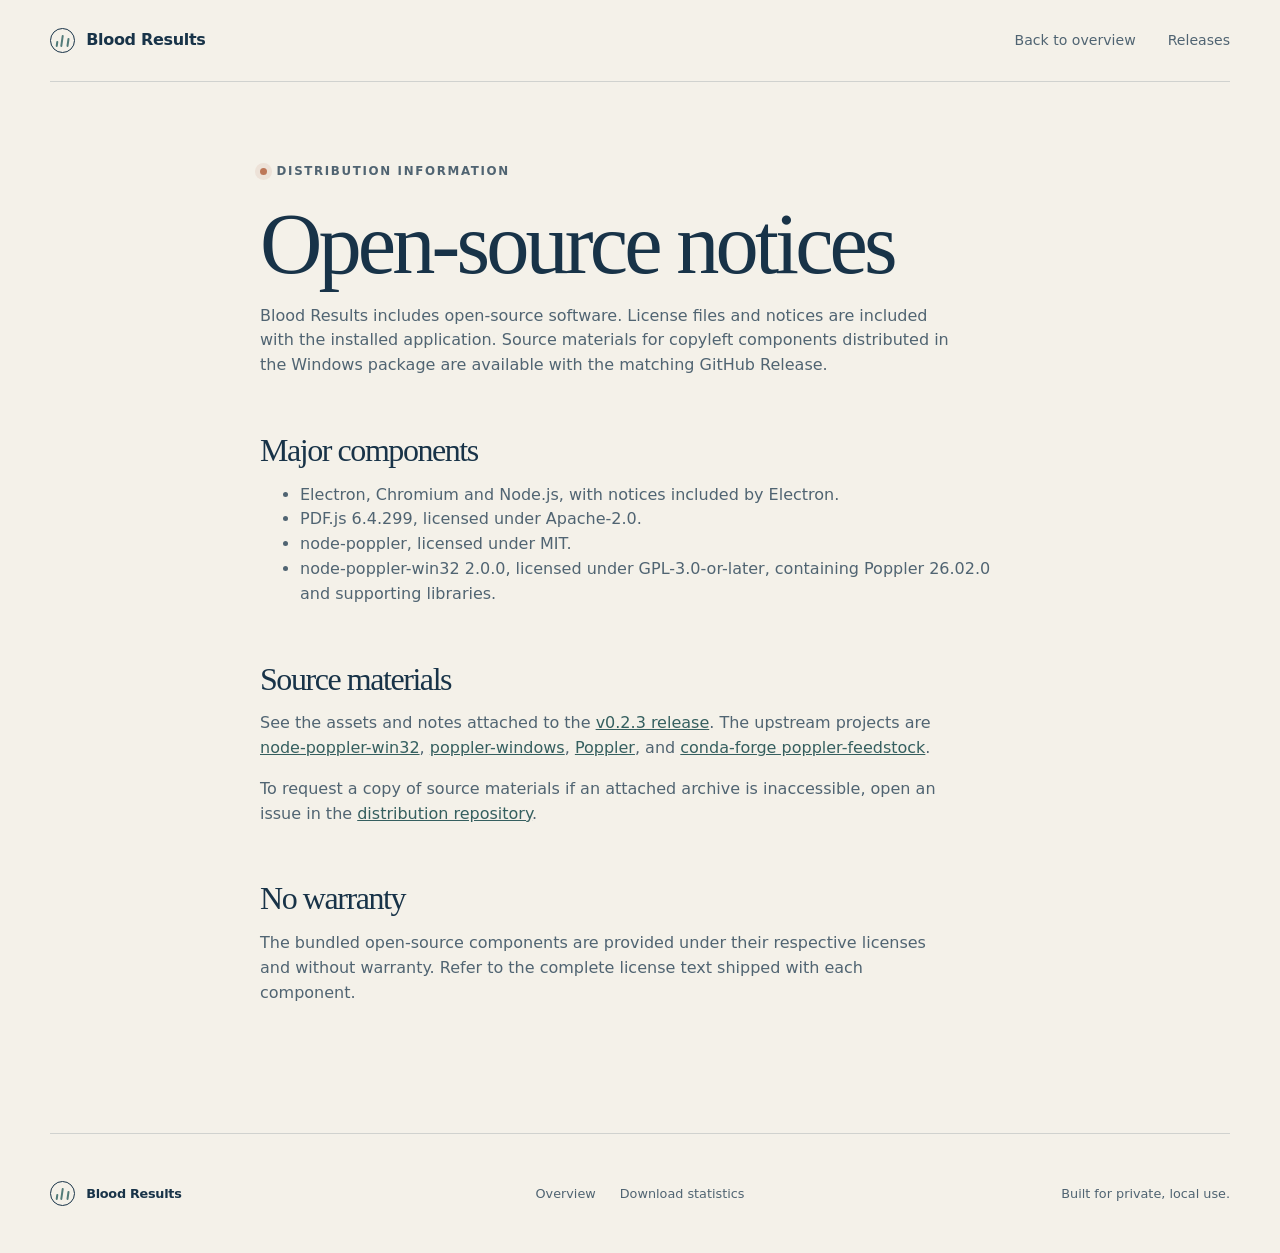
==== notices.html @ 78cad0d5 "Publish Blood Results download site" ====
<!doctype html>
<html lang="en">
  <head>
    <meta charset="utf-8">
    <meta name="viewport" content="width=device-width, initial-scale=1">
    <meta name="theme-color" content="#f4f1e9">
    <title>Open-source notices — Blood Results</title>
    <link rel="stylesheet" href="styles.css">
  </head>
  <body>
    <a class="skip-link" href="#main">Skip to content</a>
    <header class="site-header">
      <a class="brand" href="./"><span class="brand-mark" aria-hidden="true"><i></i><i></i><i></i></span><span>Blood Results</span></a>
      <nav aria-label="Page navigation"><a href="./">Back to overview</a><a href="https://github.com/Shlomas/blood-results-download/releases">Releases</a></nav>
    </header>
    <main class="simple-main prose" id="main">
      <p class="eyebrow"><span></span> Distribution information</p>
      <h1>Open-source notices</h1>
      <p>Blood Results includes open-source software. License files and notices are included with the installed application. Source materials for copyleft components distributed in the Windows package are available with the matching GitHub Release.</p>
      <h2>Major components</h2>
      <ul>
        <li>Electron, Chromium and Node.js, with notices included by Electron.</li>
        <li>PDF.js 6.4.299, licensed under Apache-2.0.</li>
        <li>node-poppler, licensed under MIT.</li>
        <li>node-poppler-win32 2.0.0, licensed under GPL-3.0-or-later, containing Poppler 26.02.0 and supporting libraries.</li>
      </ul>
      <h2>Source materials</h2>
      <p>See the assets and notes attached to the <a href="https://github.com/Shlomas/blood-results-download/releases/tag/v0.2.3">v0.2.3 release</a>. The upstream projects are <a href="https://github.com/Fdawgs/node-poppler-win32/tree/v2.0.0">node-poppler-win32</a>, <a href="https://github.com/oschwartz10612/poppler-windows/tree/v26.02.0-0">poppler-windows</a>, <a href="https://poppler.freedesktop.org/releases.html">Poppler</a>, and <a href="https://github.com/conda-forge/poppler-feedstock">conda-forge poppler-feedstock</a>.</p>
      <p>To request a copy of source materials if an attached archive is inaccessible, open an issue in the <a href="https://github.com/Shlomas/blood-results-download/issues">distribution repository</a>.</p>
      <h2>No warranty</h2>
      <p>The bundled open-source components are provided under their respective licenses and without warranty. Refer to the complete license text shipped with each component.</p>
    </main>
    <footer><a class="brand footer-brand" href="./"><span class="brand-mark" aria-hidden="true"><i></i><i></i><i></i></span><span>Blood Results</span></a><div class="footer-links"><a href="./">Overview</a><a href="stats.html">Download statistics</a></div><p>Built for private, local use.</p></footer>
  </body>
</html>
---- styles.css ----
:root {
  --paper: #f4f1e9;
  --paper-deep: #e9e4d8;
  --ink: #183348;
  --ink-soft: #506472;
  --teal: #527b79;
  --teal-dark: #355f5f;
  --line: rgba(24, 51, 72, 0.16);
  --white: #fffdf8;
  --accent: #bd7758;
  --shadow: 0 22px 60px rgba(31, 54, 65, 0.1);
}

* { box-sizing: border-box; }
html { scroll-behavior: smooth; }
body {
  margin: 0;
  color: var(--ink);
  background: var(--paper);
  font-family: Inter, ui-sans-serif, system-ui, -apple-system, BlinkMacSystemFont, "Segoe UI", sans-serif;
  line-height: 1.55;
  -webkit-font-smoothing: antialiased;
}
a { color: inherit; }
img { display: block; max-width: 100%; }
button, a { -webkit-tap-highlight-color: transparent; }

.skip-link {
  position: fixed;
  left: 1rem;
  top: -5rem;
  z-index: 20;
  padding: .65rem 1rem;
  background: var(--ink);
  color: white;
  border-radius: .4rem;
}
.skip-link:focus { top: 1rem; }

.site-header, footer {
  width: min(1180px, calc(100% - 48px));
  margin: 0 auto;
}
.site-header {
  min-height: 82px;
  display: flex;
  align-items: center;
  justify-content: space-between;
  border-bottom: 1px solid var(--line);
}
.brand {
  display: inline-flex;
  align-items: center;
  gap: .7rem;
  color: var(--ink);
  text-decoration: none;
  font-weight: 750;
  letter-spacing: -.02em;
}
.brand-mark {
  position: relative;
  display: inline-flex;
  align-items: end;
  gap: 3px;
  width: 25px;
  height: 25px;
  padding: 5px;
  border: 1px solid var(--ink);
  border-radius: 50%;
}
.brand-mark i { display: block; width: 3px; background: var(--teal); border-radius: 2px; transform: rotate(8deg); }
.brand-mark i:nth-child(1) { height: 6px; }
.brand-mark i:nth-child(2) { height: 12px; }
.brand-mark i:nth-child(3) { height: 9px; }
nav { display: flex; gap: 2rem; font-size: .88rem; }
nav a, .footer-links a { color: var(--ink-soft); text-decoration: none; }
nav a:hover, .footer-links a:hover { color: var(--ink); }

.hero {
  width: min(1280px, 100%);
  min-height: 690px;
  margin: 0 auto;
  display: grid;
  grid-template-columns: minmax(380px, .9fr) minmax(560px, 1.25fr);
  align-items: center;
  overflow: hidden;
}
.hero-copy { padding: 5.5rem 0 5.5rem max(48px, calc((100vw - 1180px) / 2)); z-index: 1; }
.eyebrow, .kicker {
  margin: 0 0 1.2rem;
  color: var(--teal-dark);
  font-size: .74rem;
  font-weight: 800;
  letter-spacing: .14em;
  text-transform: uppercase;
}
.eyebrow { display: flex; align-items: center; gap: .6rem; }
.eyebrow span { width: 7px; height: 7px; background: var(--accent); border-radius: 50%; box-shadow: 0 0 0 5px rgba(189, 119, 88, .12); }
h1, h2 { font-family: Georgia, "Times New Roman", serif; font-weight: 400; letter-spacing: -.045em; line-height: 1.02; }
h1 { margin: 0; font-size: clamp(3.5rem, 6vw, 6rem); }
h1 em { color: var(--teal); font-weight: 400; }
.hero-intro { max-width: 600px; margin: 1.7rem 0 2rem; color: var(--ink-soft); font-size: 1.08rem; }
.hero-actions { display: flex; flex-wrap: wrap; align-items: center; gap: .85rem; }
.button {
  min-height: 50px;
  display: inline-flex;
  align-items: center;
  justify-content: center;
  gap: .6rem;
  padding: .8rem 1.2rem;
  border: 1px solid transparent;
  border-radius: .45rem;
  text-decoration: none;
  font-size: .9rem;
  font-weight: 750;
  transition: transform .16s ease, background .16s ease, border-color .16s ease;
}
.button:hover { transform: translateY(-1px); }
.button.primary { background: var(--ink); color: white; box-shadow: 0 10px 30px rgba(24, 51, 72, .16); }
.button.primary:hover { background: #24475e; }
.button.quiet { border-color: var(--line); background: rgba(255,255,255,.28); }
.button.quiet:hover { background: var(--white); }
.button svg { width: 18px; fill: none; stroke: currentColor; stroke-width: 1.8; stroke-linecap: round; stroke-linejoin: round; }
.button.full { width: 100%; }
.download-meta { display: flex; flex-wrap: wrap; gap: .45rem 1.2rem; margin: 1.15rem 0 0; color: var(--ink-soft); font-size: .75rem; }
.download-meta span { position: relative; }
.download-meta span + span::before { content: ""; position: absolute; width: 3px; height: 3px; top: .55rem; left: -.7rem; border-radius: 50%; background: var(--accent); }
.hero-art { margin: 0; align-self: stretch; display: flex; align-items: center; }
.hero-art img { width: 110%; max-width: none; transform: translateX(-2%); mix-blend-mode: multiply; }

.trust-bar {
  width: min(1180px, calc(100% - 48px));
  margin: 0 auto;
  padding: 2rem 0;
  display: grid;
  grid-template-columns: repeat(3, 1fr);
  border-top: 1px solid var(--line);
  border-bottom: 1px solid var(--line);
}
.trust-bar > div { display: grid; grid-template-columns: auto 1fr; column-gap: 1rem; padding: .55rem 2rem; border-right: 1px solid var(--line); }
.trust-bar > div:first-child { padding-left: 0; }
.trust-bar > div:last-child { border-right: 0; }
.trust-number { grid-row: span 2; color: var(--accent); font-family: Georgia, serif; font-style: italic; }
.trust-bar strong { font-size: .93rem; }
.trust-bar p { margin: .15rem 0 0; color: var(--ink-soft); font-size: .82rem; }

.section { width: min(1080px, calc(100% - 48px)); margin: 0 auto; padding: 7.5rem 0; }
.section-heading { max-width: 650px; margin-bottom: 3.5rem; }
.section-heading.compact { max-width: 720px; }
h2 { margin: 0; font-size: clamp(2.6rem, 5vw, 4.8rem); }
.section-heading > p:last-child, .privacy-card > div > p { color: var(--ink-soft); }
.section-heading > p:last-child { max-width: 590px; margin: 1.1rem 0 0; font-size: 1.02rem; }
.steps { margin: 0; padding: 0; display: grid; grid-template-columns: repeat(3, 1fr); list-style: none; border-top: 1px solid var(--line); }
.steps li { padding: 2rem 2rem 1rem 0; display: grid; grid-template-columns: auto 1fr; gap: 1.2rem; }
.steps li + li { padding-left: 2rem; border-left: 1px solid var(--line); }
.steps > li > span { width: 34px; height: 34px; display: grid; place-items: center; border: 1px solid var(--teal); border-radius: 50%; color: var(--teal-dark); font-family: Georgia, serif; }
h3 { margin: .15rem 0 .5rem; font-size: 1.05rem; }
.steps p { margin: 0; color: var(--ink-soft); font-size: .9rem; }

.privacy { width: 100%; max-width: none; padding: 1.5rem 48px 7.5rem; }
.privacy-card {
  width: min(1180px, 100%);
  margin: 0 auto;
  padding: 5rem clamp(2rem, 7vw, 7rem);
  display: grid;
  grid-template-columns: .72fr 1.28fr;
  align-items: center;
  gap: 5rem;
  background: var(--ink);
  color: var(--white);
  border-radius: 1rem;
  box-shadow: var(--shadow);
}
.privacy-card .kicker { color: #a7ceca; }
.privacy-card h2 { max-width: 650px; }
.privacy-card > div > p { color: #c8d2d7; }
.check-list { margin: 1.5rem 0; padding: 0; display: grid; gap: .75rem; list-style: none; }
.check-list li { position: relative; padding-left: 1.65rem; }
.check-list li::before { content: "✓"; position: absolute; left: 0; color: #a7ceca; font-weight: 800; }
.privacy-card .fine-print { max-width: 650px; margin-bottom: 0; font-size: .8rem; }
.lock-visual { position: relative; width: min(260px, 100%); aspect-ratio: 1; margin: 0 auto; }
.lock-visual::before, .lock-visual::after { content: ""; position: absolute; border: 1px solid rgba(255,255,255,.12); border-radius: 50%; inset: 0; }
.lock-visual::after { inset: 14%; }
.lock-loop { position: absolute; z-index: 2; width: 39%; height: 34%; left: 30.5%; top: 23%; border: 9px solid #a7ceca; border-bottom: 0; border-radius: 50px 50px 0 0; }
.lock-body { position: absolute; z-index: 3; width: 53%; height: 42%; left: 23.5%; top: 46%; display: grid; place-items: center; border-radius: .7rem; background: var(--paper-deep); box-shadow: 0 16px 35px rgba(0,0,0,.2); }
.lock-body span { width: 15px; height: 24px; background: var(--accent); clip-path: polygon(35% 36%,35% 100%,65% 100%,65% 36%,85% 15%,75% 3%,50% 0,25% 3%,15% 15%); }

.install-grid { display: grid; grid-template-columns: 1.15fr .85fr; gap: 6rem; align-items: start; }
.install-steps > h3 { margin-top: 0; font-size: 1.2rem; }
.install-steps ol { margin: 1.5rem 0 0; padding: 0; list-style: none; border-top: 1px solid var(--line); }
.install-steps li { display: grid; grid-template-columns: 44px 1fr; gap: 1rem; padding: 1.25rem 0; border-bottom: 1px solid var(--line); }
.install-steps li span { color: var(--accent); font: italic 1rem Georgia, serif; }
.install-steps li p { margin: 0; }
.release-card { padding: 2rem; background: var(--white); border: 1px solid var(--line); border-radius: .8rem; box-shadow: var(--shadow); }
.release-label { margin: 0; color: var(--teal-dark); font-size: .72rem; font-weight: 800; letter-spacing: .12em; text-transform: uppercase; }
.release-version { margin: .25rem 0; font: 3.2rem/1 Georgia, serif; letter-spacing: -.04em; }
.release-card > p:not(.release-label):not(.count-note) { color: var(--ink-soft); }
.release-card dl { margin: 1.5rem 0 .8rem; border-top: 1px solid var(--line); }
.release-card dl div { padding: .75rem 0; border-bottom: 1px solid var(--line); }
.release-card dt { color: var(--ink-soft); font-size: .72rem; }
.release-card dd { margin: .2rem 0 0; font-size: .78rem; overflow-wrap: anywhere; }
.release-card code { font-family: "SFMono-Regular", Consolas, monospace; font-size: .67rem; }
.count-note { margin: 1rem 0 0; color: var(--ink-soft); font-size: .75rem; }
.count-note a { color: var(--teal-dark); }

.notice { width: min(1080px, calc(100% - 48px)); margin: 0 auto 6rem; padding: 1.5rem 0; display: grid; grid-template-columns: .6fr 1.4fr; gap: 2rem; border-top: 1px solid var(--accent); border-bottom: 1px solid var(--accent); }
.notice strong { font-family: Georgia, serif; font-size: 1.2rem; font-weight: 400; }
.notice p { margin: 0; color: var(--ink-soft); font-size: .86rem; }

footer { min-height: 120px; display: grid; grid-template-columns: 1fr auto 1fr; align-items: center; gap: 2rem; border-top: 1px solid var(--line); font-size: .8rem; }
.footer-links { display: flex; flex-wrap: wrap; justify-content: center; gap: 1.5rem; }
footer > p { justify-self: end; color: var(--ink-soft); }

.simple-main { width: min(900px, calc(100% - 48px)); min-height: calc(100vh - 202px); margin: 0 auto; padding: 5rem 0 7rem; }
.simple-main h1 { font-size: clamp(3rem, 7vw, 5.4rem); }
.simple-main > p { max-width: 700px; color: var(--ink-soft); }
.stats-summary { margin: 3rem 0 1rem; display: flex; align-items: baseline; gap: 1rem; }
.stats-summary strong { font: 3.5rem/1 Georgia, serif; }
.stats-summary span { color: var(--ink-soft); }
.stats-table { width: 100%; border-collapse: collapse; background: rgba(255,255,255,.32); }
.stats-table th, .stats-table td { padding: .9rem 1rem; border-bottom: 1px solid var(--line); text-align: left; font-size: .85rem; }
.stats-table th { color: var(--ink-soft); font-size: .7rem; letter-spacing: .1em; text-transform: uppercase; }
.stats-table td:last-child, .stats-table th:last-child { text-align: right; }
.prose { max-width: 760px; }
.prose h2 { margin-top: 3.5rem; font-size: 2rem; }
.prose h3 { margin-top: 2rem; }
.prose li, .prose p { color: var(--ink-soft); }
.prose a { color: var(--teal-dark); }

:focus-visible { outline: 3px solid rgba(189,119,88,.55); outline-offset: 4px; }
@media (prefers-reduced-motion: reduce) { html { scroll-behavior: auto; } .button { transition: none; } }

@media (max-width: 900px) {
  .hero { min-height: auto; grid-template-columns: 1fr; }
  .hero-copy { padding: 4.5rem 32px 1rem; }
  .hero-art { margin-top: -1rem; }
  .hero-art img { width: 100%; transform: none; }
  .trust-bar { grid-template-columns: 1fr; }
  .trust-bar > div, .trust-bar > div:first-child { padding: 1.2rem 0; border-right: 0; border-bottom: 1px solid var(--line); }
  .trust-bar > div:last-child { border-bottom: 0; }
  .steps { grid-template-columns: 1fr; }
  .steps li, .steps li + li { padding: 1.5rem 0; border-left: 0; border-bottom: 1px solid var(--line); }
  .privacy-card { grid-template-columns: 1fr; gap: 3rem; }
  .lock-visual { max-width: 210px; }
  .install-grid { grid-template-columns: 1fr; gap: 3rem; }
  footer { grid-template-columns: 1fr; padding: 2rem 0; text-align: center; }
  .footer-brand, footer > p { justify-self: center; }
}

@media (max-width: 600px) {
  .site-header, footer, .trust-bar, .section, .notice, .simple-main { width: min(100% - 32px, 1180px); }
  .site-header { min-height: 70px; }
  nav { display: none; }
  .hero-copy { padding: 3.5rem 16px .5rem; }
  h1 { font-size: clamp(3rem, 15vw, 4.6rem); }
  .hero-intro { font-size: 1rem; }
  .hero-actions .button { width: 100%; }
  .hero-art { min-height: 270px; overflow: hidden; }
  .hero-art img { width: 125%; max-width: none; transform: translateX(-12%); }
  .section { padding: 5.5rem 0; }
  .privacy { width: 100%; padding: 0 16px 5.5rem; }
  .privacy-card { padding: 3rem 1.5rem; }
  .notice { grid-template-columns: 1fr; gap: .5rem; margin-bottom: 4rem; }
  .release-card { padding: 1.35rem; }
  .stats-table th:nth-child(2), .stats-table td:nth-child(2) { display: none; }
}
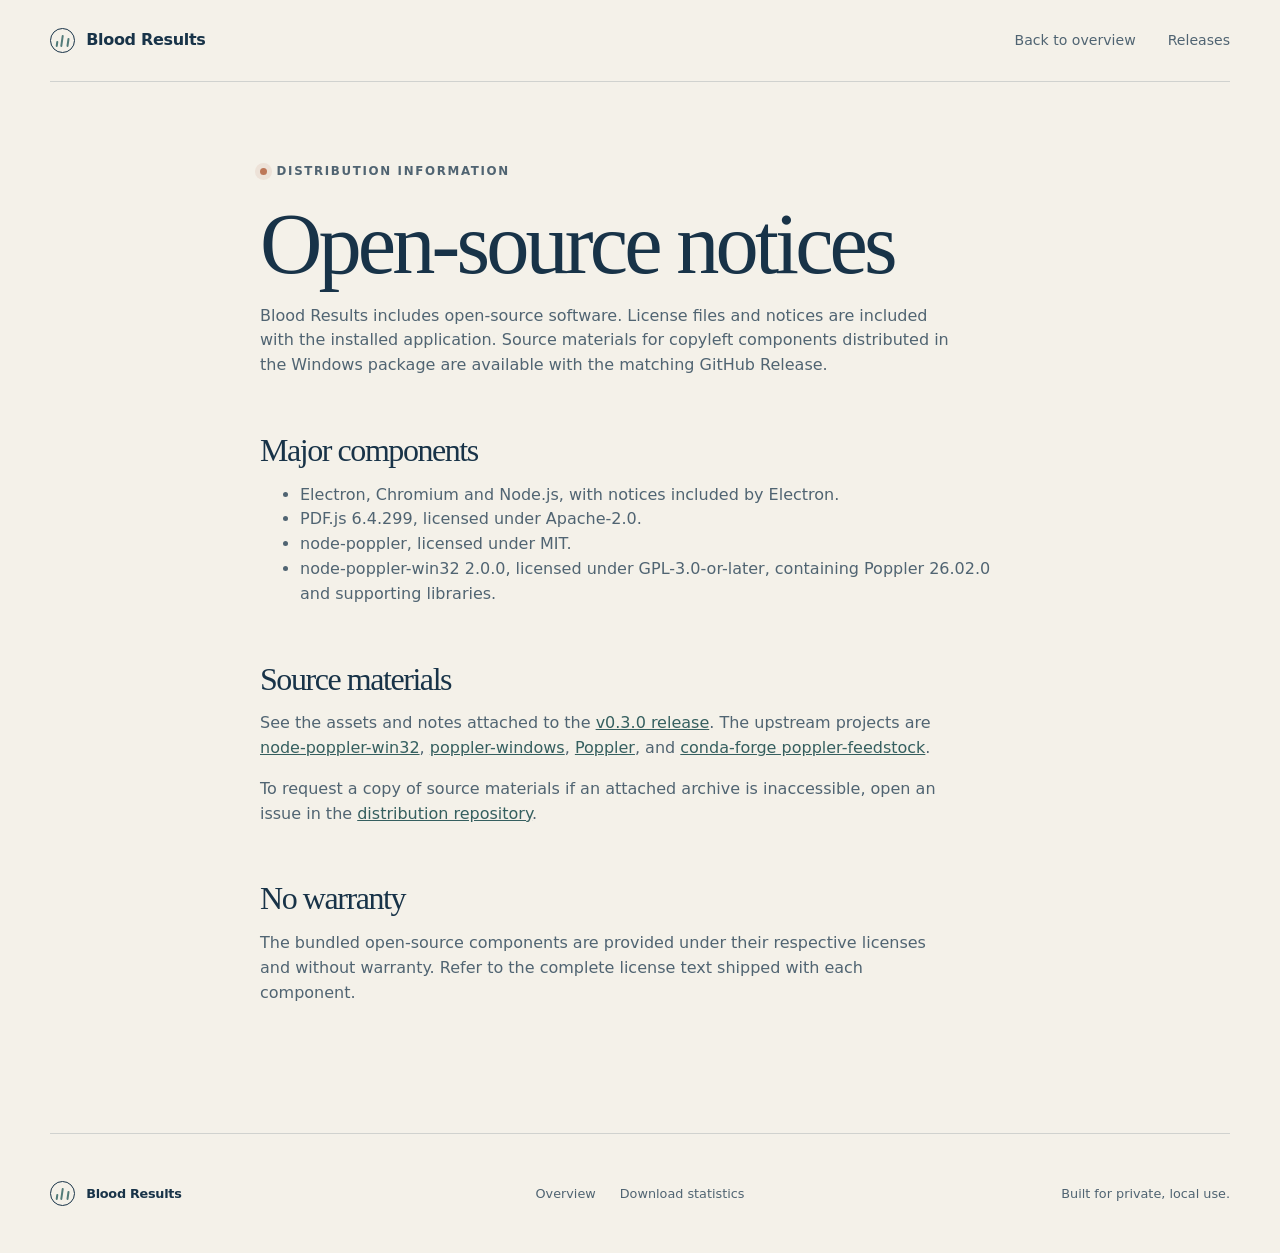
==== commit 0e1ed874: "Publish v0.3.0 download page and import profile release notes" ====
--- a/notices.html
+++ b/notices.html
@@ -25,7 +25,7 @@
         <li>node-poppler-win32 2.0.0, licensed under GPL-3.0-or-later, containing Poppler 26.02.0 and supporting libraries.</li>
       </ul>
       <h2>Source materials</h2>
-      <p>See the assets and notes attached to the <a href="https://github.com/Shlomas/blood-results-download/releases/tag/v0.2.3">v0.2.3 release</a>. The upstream projects are <a href="https://github.com/Fdawgs/node-poppler-win32/tree/v2.0.0">node-poppler-win32</a>, <a href="https://github.com/oschwartz10612/poppler-windows/tree/v26.02.0-0">poppler-windows</a>, <a href="https://poppler.freedesktop.org/releases.html">Poppler</a>, and <a href="https://github.com/conda-forge/poppler-feedstock">conda-forge poppler-feedstock</a>.</p>
+      <p>See the assets and notes attached to the <a href="https://github.com/Shlomas/blood-results-download/releases/tag/v0.3.0">v0.3.0 release</a>. The upstream projects are <a href="https://github.com/Fdawgs/node-poppler-win32/tree/v2.0.0">node-poppler-win32</a>, <a href="https://github.com/oschwartz10612/poppler-windows/tree/v26.02.0-0">poppler-windows</a>, <a href="https://poppler.freedesktop.org/releases.html">Poppler</a>, and <a href="https://github.com/conda-forge/poppler-feedstock">conda-forge poppler-feedstock</a>.</p>
       <p>To request a copy of source materials if an attached archive is inaccessible, open an issue in the <a href="https://github.com/Shlomas/blood-results-download/issues">distribution repository</a>.</p>
       <h2>No warranty</h2>
       <p>The bundled open-source components are provided under their respective licenses and without warranty. Refer to the complete license text shipped with each component.</p>
